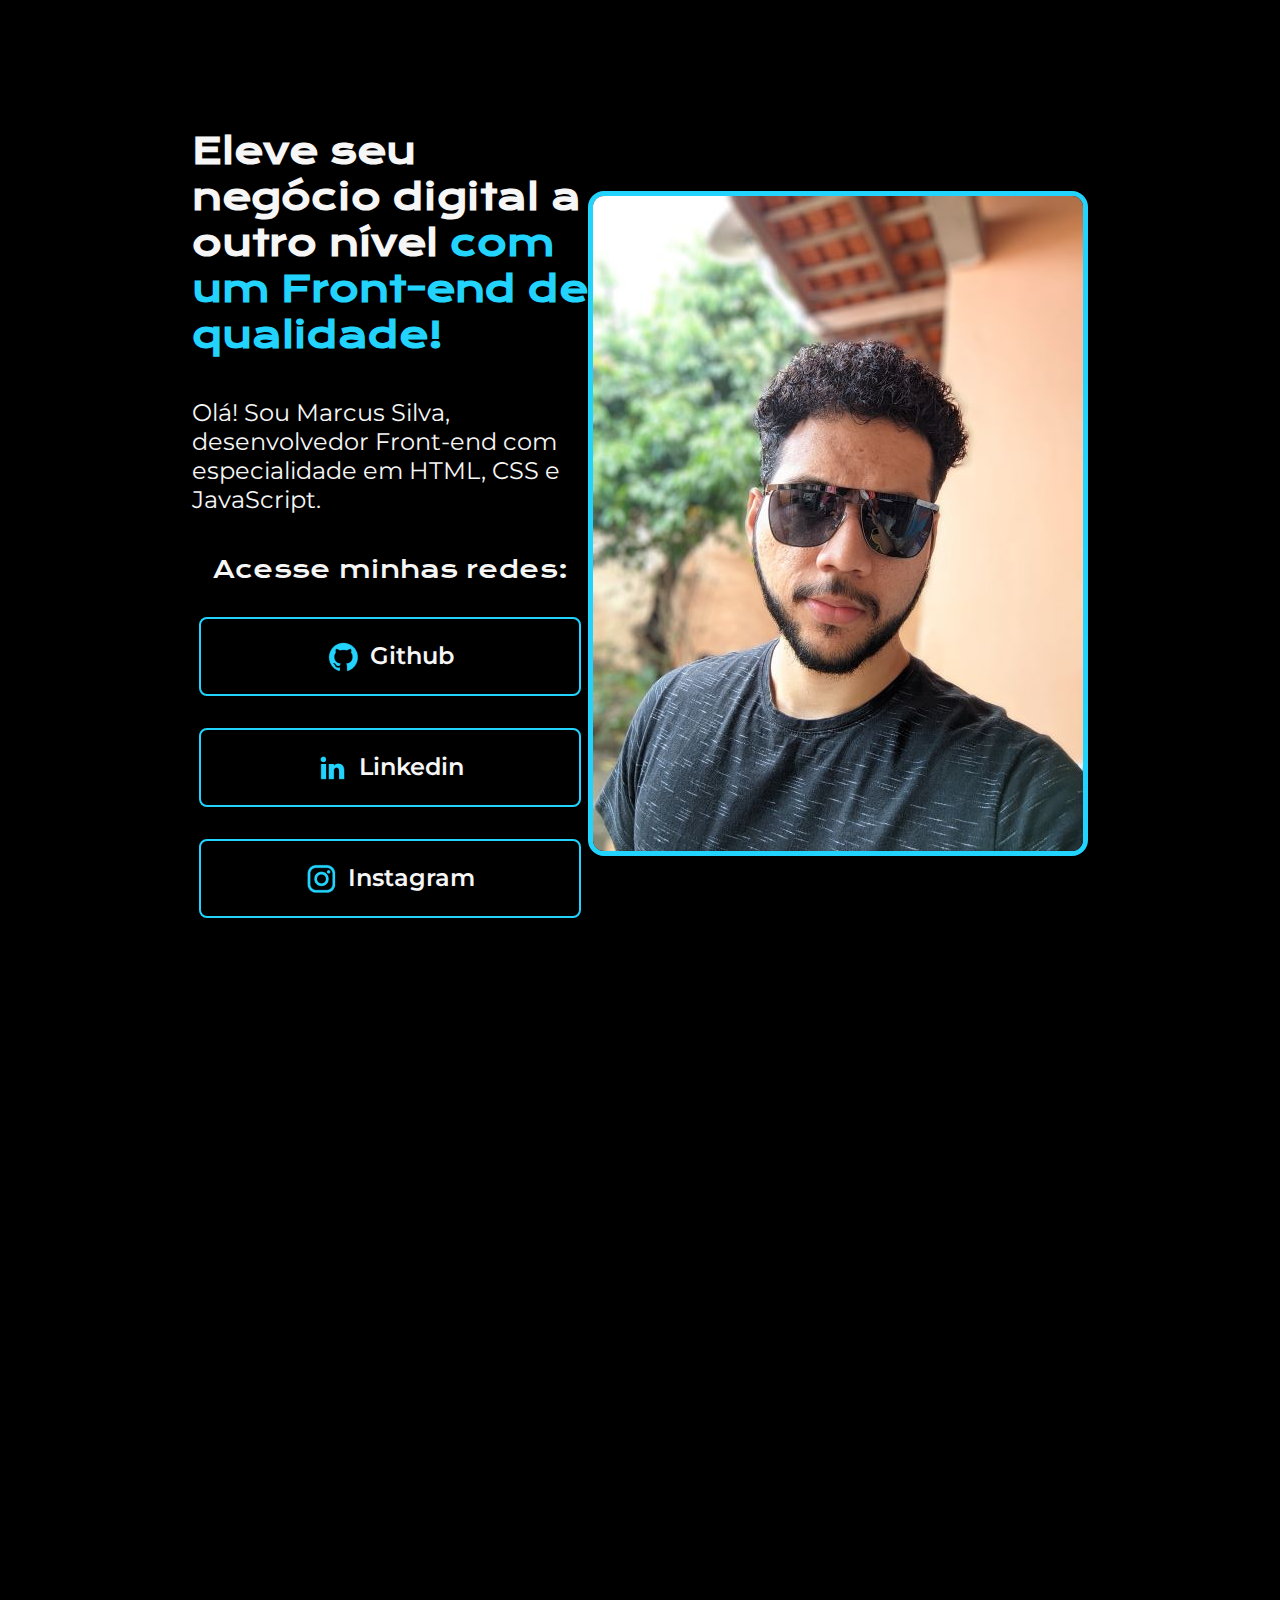
==== index.html @ c2931cb5 "Initial commit" ====
<!DOCTYPE html>
<html lang="pt-br">

<head>
    <meta charset="UTF-8">
    <meta name="viewport" content="width=device-width, initial-scale=1.0">
    <title>portifólio</title>
    <link rel="stylesheet" href="styles.css">
    <script src="script.js"></script>
</head>

<body>
    <header>
        <a href="Home"></a>
        <a href="Sobre mim"></a>
    </header>

    <main class="apresentacao">

        <section class="apresentacao__conteudo">
            <h1 class="apresentacao__conteudo__titulo">Eleve seu negócio digital a outro nível
                <strong class="titulo-destaque">com um Front-end de qualidade!</strong>
            </h1>
            <p class="apresentacao__conteudo__texto">Olá! Sou Marcus Silva, desenvolvedor Front-end com especialidade em
                HTML, CSS e JavaScript.</p>
            <div class="apresentacao__links">
                <h2 class="apresentacao__links__subtitulo">Acesse minhas redes:</h2>
                <a class="apresentacao__links__link" href="https://github.com/MarKG07">
                    <img src="src/img/github.png" alt="">
                    Github
                </a>
                <a class="apresentacao__links__link" href="https://www.linkedin.com/in/marcus-silva7/">
                    <img src="src/img/linkedin.png" alt="">
                    Linkedin
                </a>
                <a class="apresentacao__links__link" href="https://www.instagram.com/marcus.slv7">
                    <img src="src/img/instagram.png" alt="">
                    Instagram
                </a>
            </div>
        </section>

        <img class="imagem__perfil" src="./src/img/imagem.jpg" alt="Minha foto de perfil">

    </main>

</body>

</html>
---- styles.css ----
@import url('https://fonts.googleapis.com/css2?family=Krona+One&family=Montserrat:wght@400;600&display=swap');

:root {
    --background-color: #000000;
    --primary-color: #22D4FD
}

* {
    margin: 0;
    padding: 0 auto;
    /* reseta padrões da página */
}


body {
    background-color: var(--background-color);
    color: #f6f6f6;
    height: 300vh;
    /* Ocupa toda a altura do viewport */
    box-sizing: border-box;
    /* Não permite que elementos filhos saiam do elemento pai body */
}

.imagem__perfil  {
    border-radius: 16px;
    border: 5px solid var(--primary-color);
}

.apresentacao {
    margin: 10% 15%;
    display: flex;
    align-items: center;
    /*se alinham a si msm no centro*/
    justify-content: space-between;
    /* se alinha de acordo com o eixo vertical */
}

.apresentacao__conteudo {
    width: 615px;
    display: flex;
    flex-direction: column;
    gap: 40px;
}

.apresentacao__conteudo__titulo {
    font-size: 36px;
    font-family: 'Krona One', sans-serif;
    ;
}

.titulo-destaque {
    color: var(--primary-color);
}

.apresentacao__conteudo__texto {
    font-size: 24px;
    font-family: 'Montserrat', sans-serif;
}

.apresentacao__links {
    display: flex;
    flex-direction: column;
    align-items: center;
    justify-content: space-between;
    gap: 32px;
}

.apresentacao__links__subtitulo {
    font-family: 'Krona One', sans-serif;
    font-weight: 400;
    font-size: 24px;
}

.apresentacao__links__link {
    display: flex;
    justify-content: center;
    gap: 10px;
    color: #F6F6F6;
    font-size: 24px;
    font-family: 'Montserrat', sans serif;
    font-weight: 600;
    text-align: center;
    text-decoration: none;
    width: 378px;
    padding: 21.5px 0;
    border-radius: 8px;
    border: 2px solid var(--primary-color);
}

/* .apresentacao__links__link {
    background-color: var(--primary-color);
    color: var(--background-color);
    font-size: 24px;
    font-family: 'Montserrat', sans serif;
    font-weight: 600;
    text-align: center;
    text-decoration: none;
    width: 280px;
    padding: 21.5px 0;
    border-radius: 16px;
} */
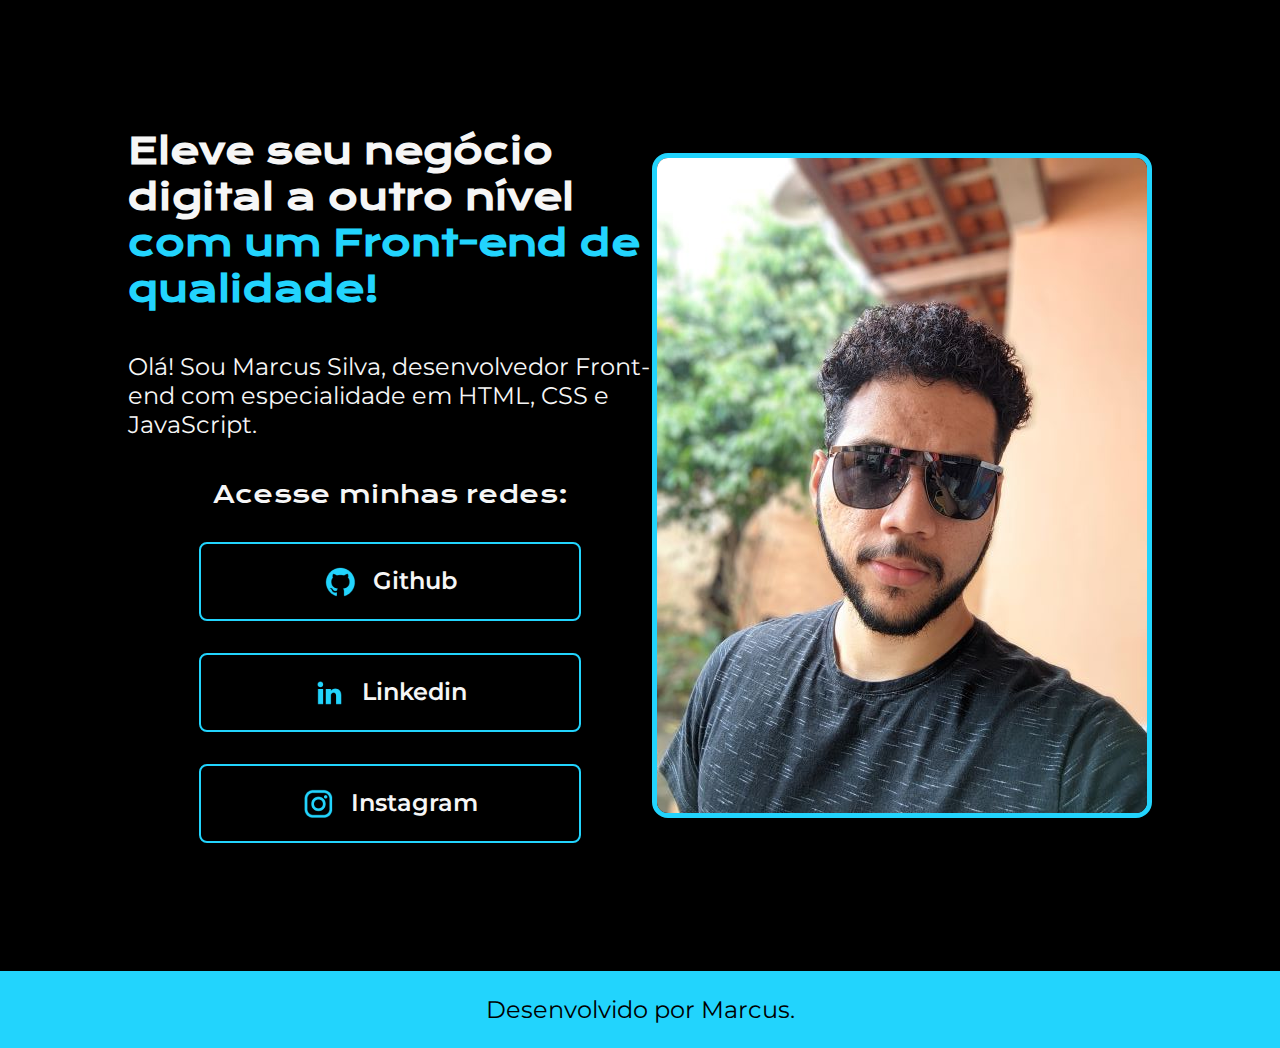
==== commit 5bf9229e: "rodapé" ====
--- a/index.html
+++ b/index.html
@@ -10,10 +10,7 @@
 </head>
 
 <body>
-    <header>
-        <a href="Home"></a>
-        <a href="Sobre mim"></a>
-    </header>
+
 
     <main class="apresentacao">
 
@@ -44,6 +41,10 @@
 
     </main>
 
+    <footer class="rodape">
+        <p>Desenvolvido por Marcus.</p>
+    </footer>
+
 </body>
 
 </html>--- a/styles.css
+++ b/styles.css
@@ -7,7 +7,7 @@
 
 * {
     margin: 0;
-    padding: 0 auto;
+    padding: 0;
     /* reseta padrões da página */
 }
 
@@ -15,7 +15,7 @@
 body {
     background-color: var(--background-color);
     color: #f6f6f6;
-    height: 300vh;
+    /* height: 100vh; */
     /* Ocupa toda a altura do viewport */
     box-sizing: border-box;
     /* Não permite que elementos filhos saiam do elemento pai body */
@@ -27,7 +27,7 @@
 }
 
 .apresentacao {
-    margin: 10% 15%;
+    padding: 10% 10%;
     display: flex;
     align-items: center;
     /*se alinham a si msm no centro*/
@@ -36,7 +36,7 @@
 }
 
 .apresentacao__conteudo {
-    width: 615px;
+    width: 640px;
     display: flex;
     flex-direction: column;
     gap: 40px;
@@ -45,7 +45,6 @@
 .apresentacao__conteudo__titulo {
     font-size: 36px;
     font-family: 'Krona One', sans-serif;
-    ;
 }
 
 .titulo-destaque {
@@ -74,7 +73,7 @@
 .apresentacao__links__link {
     display: flex;
     justify-content: center;
-    gap: 10px;
+    gap: 16px;
     color: #F6F6F6;
     font-size: 24px;
     font-family: 'Montserrat', sans serif;
@@ -87,6 +86,12 @@
     border: 2px solid var(--primary-color);
 }
 
+.apresentacao__links__link:hover {
+    background-color: #272727;
+    border: 5px solid var(--primary-color);
+}
+
+
 /* .apresentacao__links__link {
     background-color: var(--primary-color);
     color: var(--background-color);
@@ -98,4 +103,14 @@
     width: 280px;
     padding: 21.5px 0;
     border-radius: 16px;
-} */+} */
+
+.rodape {
+    padding: 24px;
+    text-align: center;
+    font-family: 'Montserrat', sans-serif;
+    font-size: 24px;
+    font-weight: 400;
+    background-color: var(--primary-color);
+    color: var(--background-color);
+}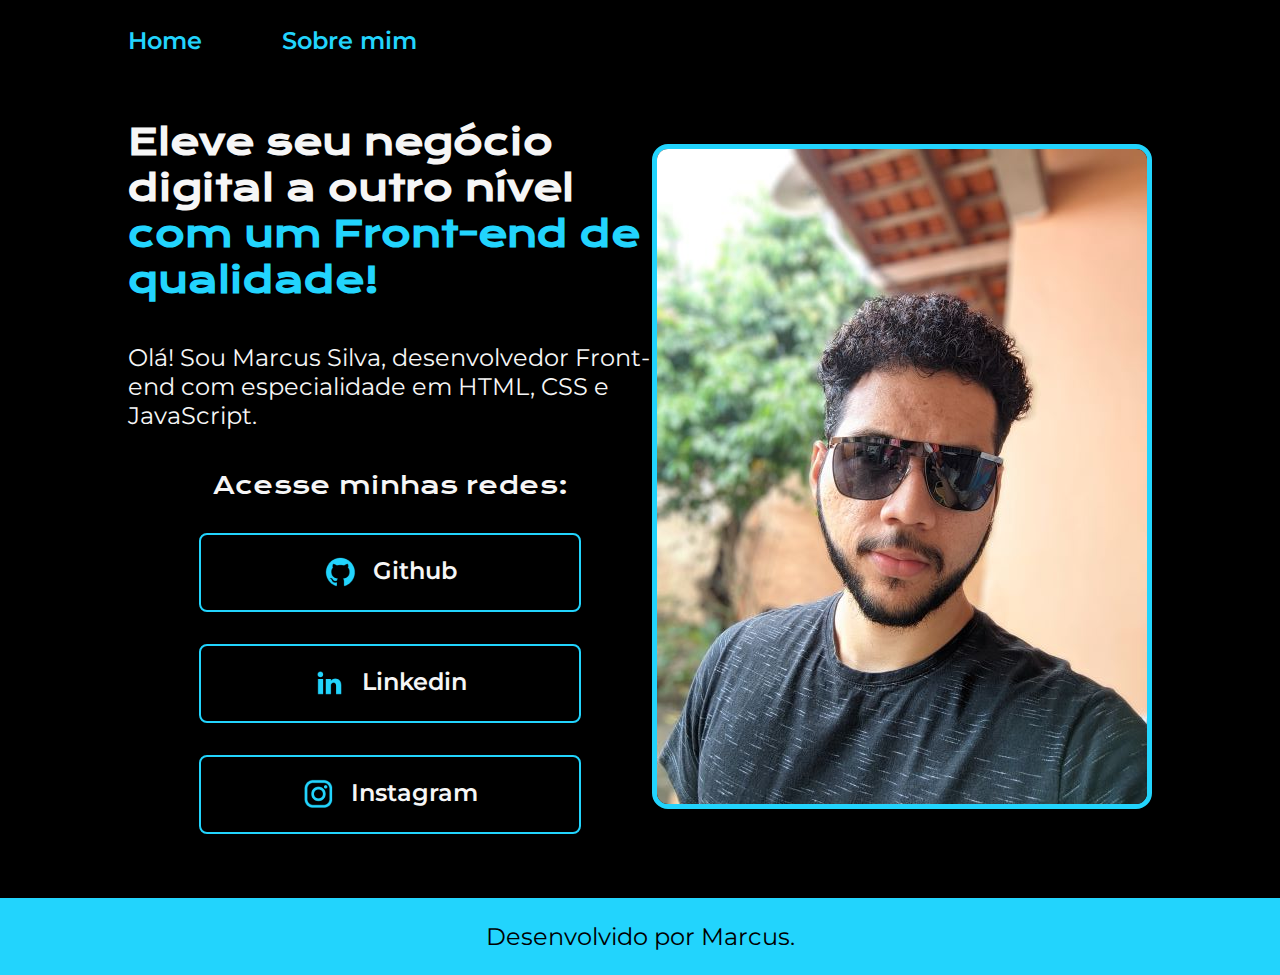
==== commit c7bf51f1: "cabeçalho" ====
--- a/index.html
+++ b/index.html
@@ -10,7 +10,12 @@
 </head>
 
 <body>
-
+    <header class="cabecalho">
+        <nav class="cabecalho__menu">
+            <a class="cabecalho__menu__link">Home</a>
+            <a class="cabecalho__menu__link">Sobre mim</a>
+        </nav>
+    </header>
 
     <main class="apresentacao">
 
--- a/styles.css
+++ b/styles.css
@@ -21,13 +21,29 @@
     /* Não permite que elementos filhos saiam do elemento pai body */
 }
 
+.cabecalho {
+    padding: 2% 0% 0% 10%;
+}
+
+.cabecalho__menu {
+    display: flex;
+    gap: 80px;
+}
+
+.cabecalho__menu__link {
+    font-family: 'Montserrat', sans serif;
+    font-weight: 600;
+    font-size: 24px;
+    color: var(--primary-color);
+}
+
 .imagem__perfil  {
     border-radius: 16px;
     border: 5px solid var(--primary-color);
 }
 
 .apresentacao {
-    padding: 10% 10%;
+    padding: 5% 10%;
     display: flex;
     align-items: center;
     /*se alinham a si msm no centro*/
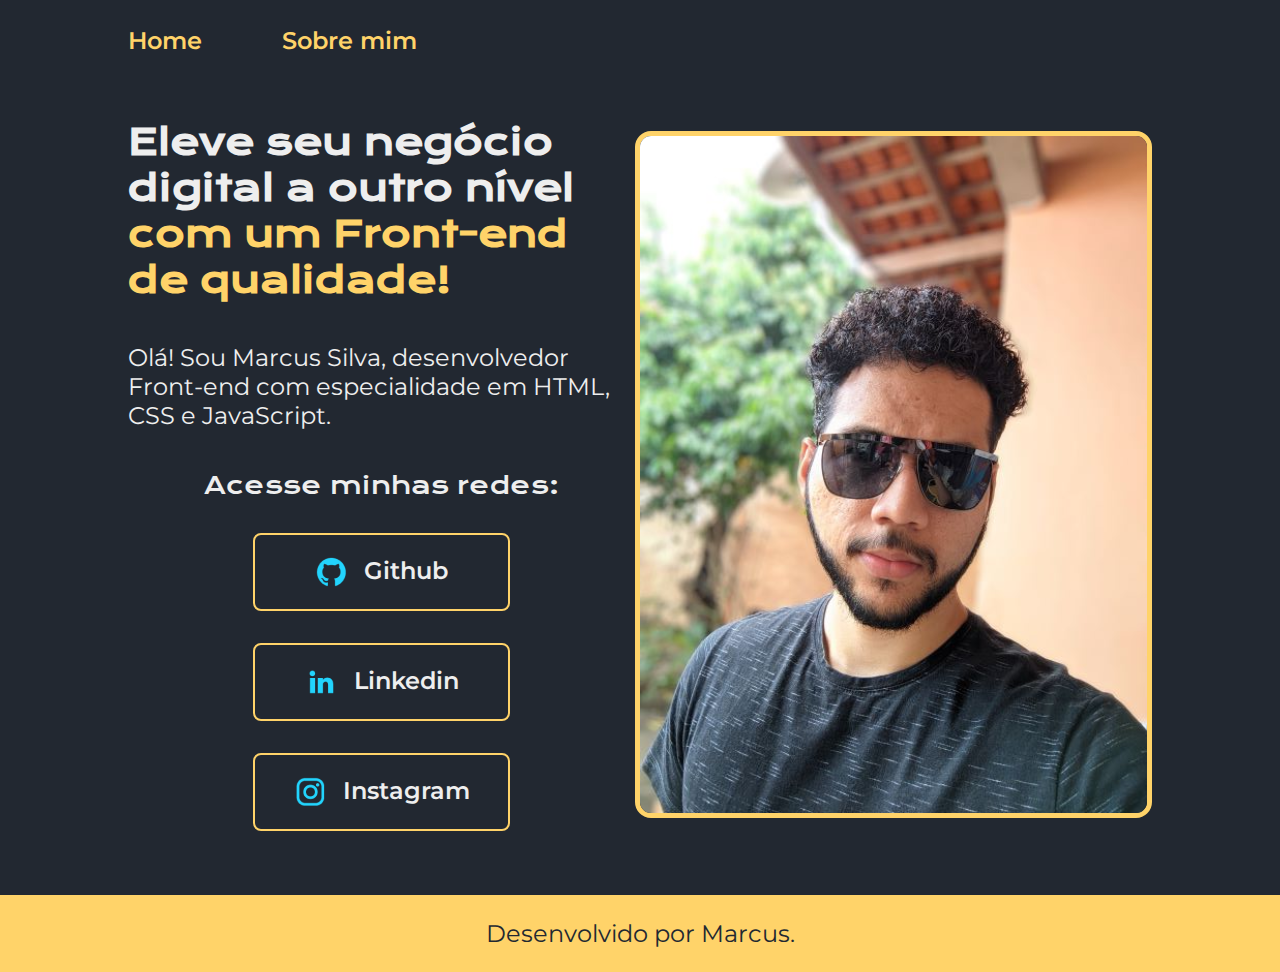
==== commit a612a173: "valores relativos" ====
--- a/index.html
+++ b/index.html
@@ -5,15 +5,15 @@
     <meta charset="UTF-8">
     <meta name="viewport" content="width=device-width, initial-scale=1.0">
     <title>portifólio</title>
-    <link rel="stylesheet" href="styles.css">
+    <link rel="stylesheet" href="styles/styles.css">
     <script src="script.js"></script>
 </head>
 
 <body>
     <header class="cabecalho">
         <nav class="cabecalho__menu">
-            <a class="cabecalho__menu__link">Home</a>
-            <a class="cabecalho__menu__link">Sobre mim</a>
+            <a class="cabecalho__menu__link" href="index.html">Home</a>
+            <a class="cabecalho__menu__link" href="about.html">Sobre mim</a>
         </nav>
     </header>
 
@@ -27,15 +27,15 @@
                 HTML, CSS e JavaScript.</p>
             <div class="apresentacao__links">
                 <h2 class="apresentacao__links__subtitulo">Acesse minhas redes:</h2>
-                <a class="apresentacao__links__link" href="https://github.com/MarKG07">
+                <a class="apresentacao__links__navegacao" href="https://github.com/MarKG07">
                     <img src="src/img/github.png" alt="">
                     Github
                 </a>
-                <a class="apresentacao__links__link" href="https://www.linkedin.com/in/marcus-silva7/">
+                <a class="apresentacao__links__navegacao" href="https://www.linkedin.com/in/marcus-silva7/">
                     <img src="src/img/linkedin.png" alt="">
                     Linkedin
                 </a>
-                <a class="apresentacao__links__link" href="https://www.instagram.com/marcus.slv7">
+                <a class="apresentacao__links__navegacao" href="https://www.instagram.com/marcus.slv7">
                     <img src="src/img/instagram.png" alt="">
                     Instagram
                 </a>
--- a/styles/styles.css
+++ b/styles/styles.css
@@ -0,0 +1,138 @@
+@import url('https://fonts.googleapis.com/css2?family=Krona+One&family=Montserrat:wght@400;600&display=swap');
+
+:root {
+    --cor-primaria: #222831;
+    --cor-secundaria: #EEEEEE;
+    --cor-terciaria: #FFD369;
+    --cor-hover: #393E46;
+
+    --fonte-primaria: 'Krona One', sans-serif;
+    --fonte-secundaria: 'Montserrat', sans serif;
+}
+
+* {
+    margin: 0;
+    padding: 0;
+    /* reseta padrões da página */
+}
+
+
+body {
+    background-color: var(--cor-primaria);
+    color: var(--cor-secundaria);
+    /* height: 100vh; */
+    /* Ocupa toda a altura do viewport */
+    box-sizing: border-box;
+    /* Não permite que elementos filhos saiam do elemento pai body */
+}
+
+.cabecalho {
+    padding: 2% 0% 0% 10%;
+}
+
+.cabecalho__menu {
+    display: flex;
+    gap: 80px;
+}
+
+.cabecalho__menu__link {
+    font-family: var(--fonte-secundaria);
+    font-weight: 600;
+    font-size: 1.5rem;
+    text-decoration: none;
+    color: var(--cor-terciaria);
+}
+
+.apresentacao {
+    padding: 5% 10%;
+    display: flex;
+    align-items: center;
+    /*se alinham a si msm no centro*/
+    justify-content: space-between;
+    /* se alinha de acordo com o eixo vertical */
+}
+
+.imagem__perfil  {
+    width: 50%;
+    border-radius: 16px;
+    border: 5px solid var(--cor-terciaria);
+}
+
+.apresentacao__conteudo {
+    width: 50%;
+    display: flex;
+    flex-direction: column;
+    gap: 40px;
+}
+
+.apresentacao__conteudo__titulo {
+    font-size: 2.25rem; /*igual a 36px, ou seja, 36px/16px, 16px é equivalente a 1rem*/
+    font-family: var(--fonte-primaria);
+}
+
+.titulo-destaque {
+    color: var(--cor-terciaria);
+}
+
+.apresentacao__conteudo__texto {
+    font-size: 1.5rem;
+    font-family: var(--fonte-secundaria);
+}
+
+.apresentacao__links {
+    display: flex;
+    flex-direction: column;
+    align-items: center;
+    justify-content: space-between;
+    gap: 32px;
+}
+
+.apresentacao__links__subtitulo {
+    font-family: var(--fonte-primaria);
+    font-weight: 400;
+    font-size: 1.5rem;
+}
+
+.apresentacao__links__navegacao {
+    display: flex;
+    justify-content: center;
+    gap: 16px;
+    color: var(--cor-secundaria);
+    font-size: 1.5rem;
+    font-family: var(--fonte-secundaria);
+    font-weight: 600;
+    text-align: center;
+    text-decoration: none;
+    width: 50%; /*adapta com o elemento pai*/
+    padding: 21px 0;
+    border-radius: 8px;
+    border: 2px solid var(--cor-terciaria);
+}
+
+.apresentacao__links__link:hover {
+    background-color: var(--cor-hover);
+}
+
+
+/* .apresentacao__links__link {
+    background-color: var(--cor-terciaria);
+    color: var(--cor-primaria);
+    font-size: 24px;
+    font-family: var(--fonte-secundaria);
+    font-weight: 600;
+    text-align: center;
+    text-decoration: none;
+    width: 280px;
+    padding: 21.5px 0;
+    border-radius: 16px;
+} */
+
+.rodape {
+    padding: 24px;
+    text-align: center;
+    font-family: var(--fonte-secundaria);
+    font-size: 1.5rem;
+    font-weight: 400;
+    background-color: var(--cor-terciaria);
+    color: var(--cor-primaria);
+}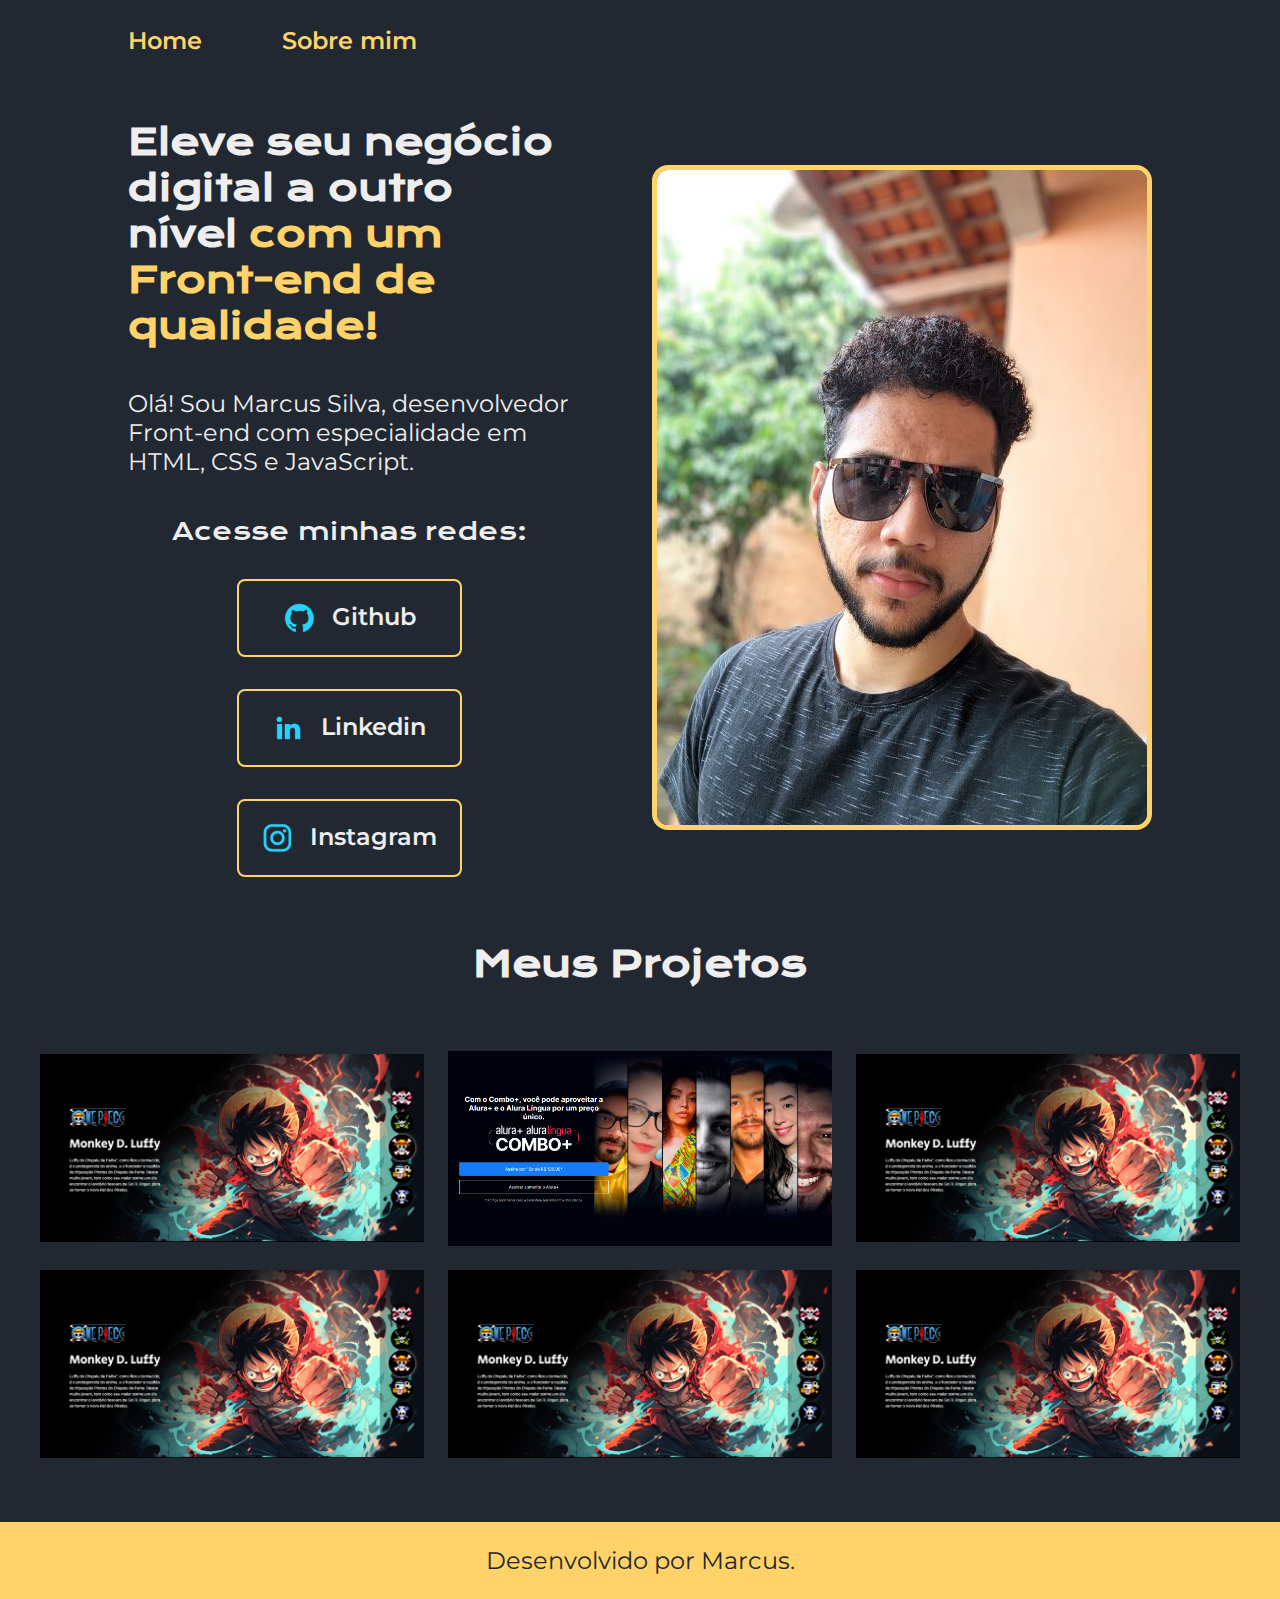
==== commit 6de85e4d: "projetos section" ====
--- a/index.html
+++ b/index.html
@@ -17,32 +17,50 @@
         </nav>
     </header>
 
-    <main class="apresentacao">
+    <main>
 
-        <section class="apresentacao__conteudo">
-            <h1 class="apresentacao__conteudo__titulo">Eleve seu negócio digital a outro nível
-                <strong class="titulo-destaque">com um Front-end de qualidade!</strong>
-            </h1>
-            <p class="apresentacao__conteudo__texto">Olá! Sou Marcus Silva, desenvolvedor Front-end com especialidade em
-                HTML, CSS e JavaScript.</p>
-            <div class="apresentacao__links">
-                <h2 class="apresentacao__links__subtitulo">Acesse minhas redes:</h2>
-                <a class="apresentacao__links__navegacao" href="https://github.com/MarKG07">
-                    <img src="src/img/github.png" alt="">
-                    Github
-                </a>
-                <a class="apresentacao__links__navegacao" href="https://www.linkedin.com/in/marcus-silva7/">
-                    <img src="src/img/linkedin.png" alt="">
-                    Linkedin
-                </a>
-                <a class="apresentacao__links__navegacao" href="https://www.instagram.com/marcus.slv7">
-                    <img src="src/img/instagram.png" alt="">
-                    Instagram
-                </a>
-            </div>
-        </section>
+        <div class="apresentacao">
+            <section class="apresentacao__conteudo">
+                <h1 class="apresentacao__conteudo__titulo">Eleve seu negócio digital a outro nível
+                    <strong class="titulo-destaque">com um Front-end de qualidade!</strong>
+                </h1>
+                <p class="apresentacao__conteudo__texto">Olá! Sou Marcus Silva, desenvolvedor Front-end com
+                    especialidade em
+                    HTML, CSS e JavaScript.</p>
+                <div class="apresentacao__links">
+                    <h2 class="apresentacao__links__subtitulo">Acesse minhas redes:</h2>
+                    <a class="apresentacao__links__navegacao" href="https://github.com/MarKG07">
+                        <img src="src/img/github.png" alt="">
+                        Github
+                    </a>
+                    <a class="apresentacao__links__navegacao" href="https://www.linkedin.com/in/marcus-silva7/">
+                        <img src="src/img/linkedin.png" alt="">
+                        Linkedin
+                    </a>
+                    <a class="apresentacao__links__navegacao" href="https://www.instagram.com/marcus.slv7">
+                        <img src="src/img/instagram.png" alt="">
+                        Instagram
+                    </a>
+                </div>
+            </section>
 
-        <img class="imagem__perfil" src="./src/img/imagem.jpg" alt="Minha foto de perfil">
+            <img class="imagem__perfil" src="./src/img/imagem.jpg" alt="Minha foto de perfil">
+        </div>
+
+        <div class="apresentacao__projetos">
+            <h2 class="titulo__projetos">Meus Projetos</h2>
+
+            <section>
+                <ul class="lista__projetos">
+                    <img src="src/img-projetos/one-piece-projeto.vercel.app.png" alt="" class="imagens__projetos">
+                    <img src="src/img-projetos/alura-plus-markg07.vercel.app.png" alt="" class="imagens__projetos">
+                    <img src="src/img-projetos/one-piece-projeto.vercel.app.png" alt="" class="imagens__projetos"> 
+                    <img src="src/img-projetos/one-piece-projeto.vercel.app.png" alt="" class="imagens__projetos"> 
+                    <img src="src/img-projetos/one-piece-projeto.vercel.app.png" alt="" class="imagens__projetos"> 
+                    <img src="src/img-projetos/one-piece-projeto.vercel.app.png" alt="" class="imagens__projetos"> 
+                </ul>
+            </section>
+        </div>
 
     </main>
 
--- a/styles/styles.css
+++ b/styles/styles.css
@@ -50,7 +50,9 @@
     /*se alinham a si msm no centro*/
     justify-content: space-between;
     /* se alinha de acordo com o eixo vertical */
+    gap: 82px;
 }
+
 
 .imagem__perfil  {
     width: 50%;
@@ -126,7 +128,29 @@
     padding: 21.5px 0;
     border-radius: 16px;
 } */
+.apresentacao__projetos {
+    text-align: center;
+}
 
+.titulo__projetos {
+    font-size: 2.25rem;
+    font-family: var(--fonte-primaria);
+    padding-bottom: 10% 0%;
+}
+
+.lista__projetos {
+    display: flex;
+    flex-wrap: wrap;
+    align-items: center;
+    justify-content: center;
+    list-style-type: none;
+    gap: 1.5rem;
+    padding: 5% 0%;
+}
+
+.imagens__projetos {
+    width: 30%;
+}
 .rodape {
     padding: 24px;
     text-align: center;
@@ -135,4 +159,20 @@
     font-weight: 400;
     background-color: var(--cor-terciaria);
     color: var(--cor-primaria);
+}
+
+@media (max-width: 1024px) {
+    .cabecalho {
+        padding: 5% 0% 0% 0%;
+    }
+    .cabecalho__menu {
+        justify-content: center;
+    }
+    .apresentacao {
+        flex-direction: column-reverse;
+        padding: 5% 5%;
+    }
+    .apresentacao__conteudo {
+        width: auto;
+    }
 }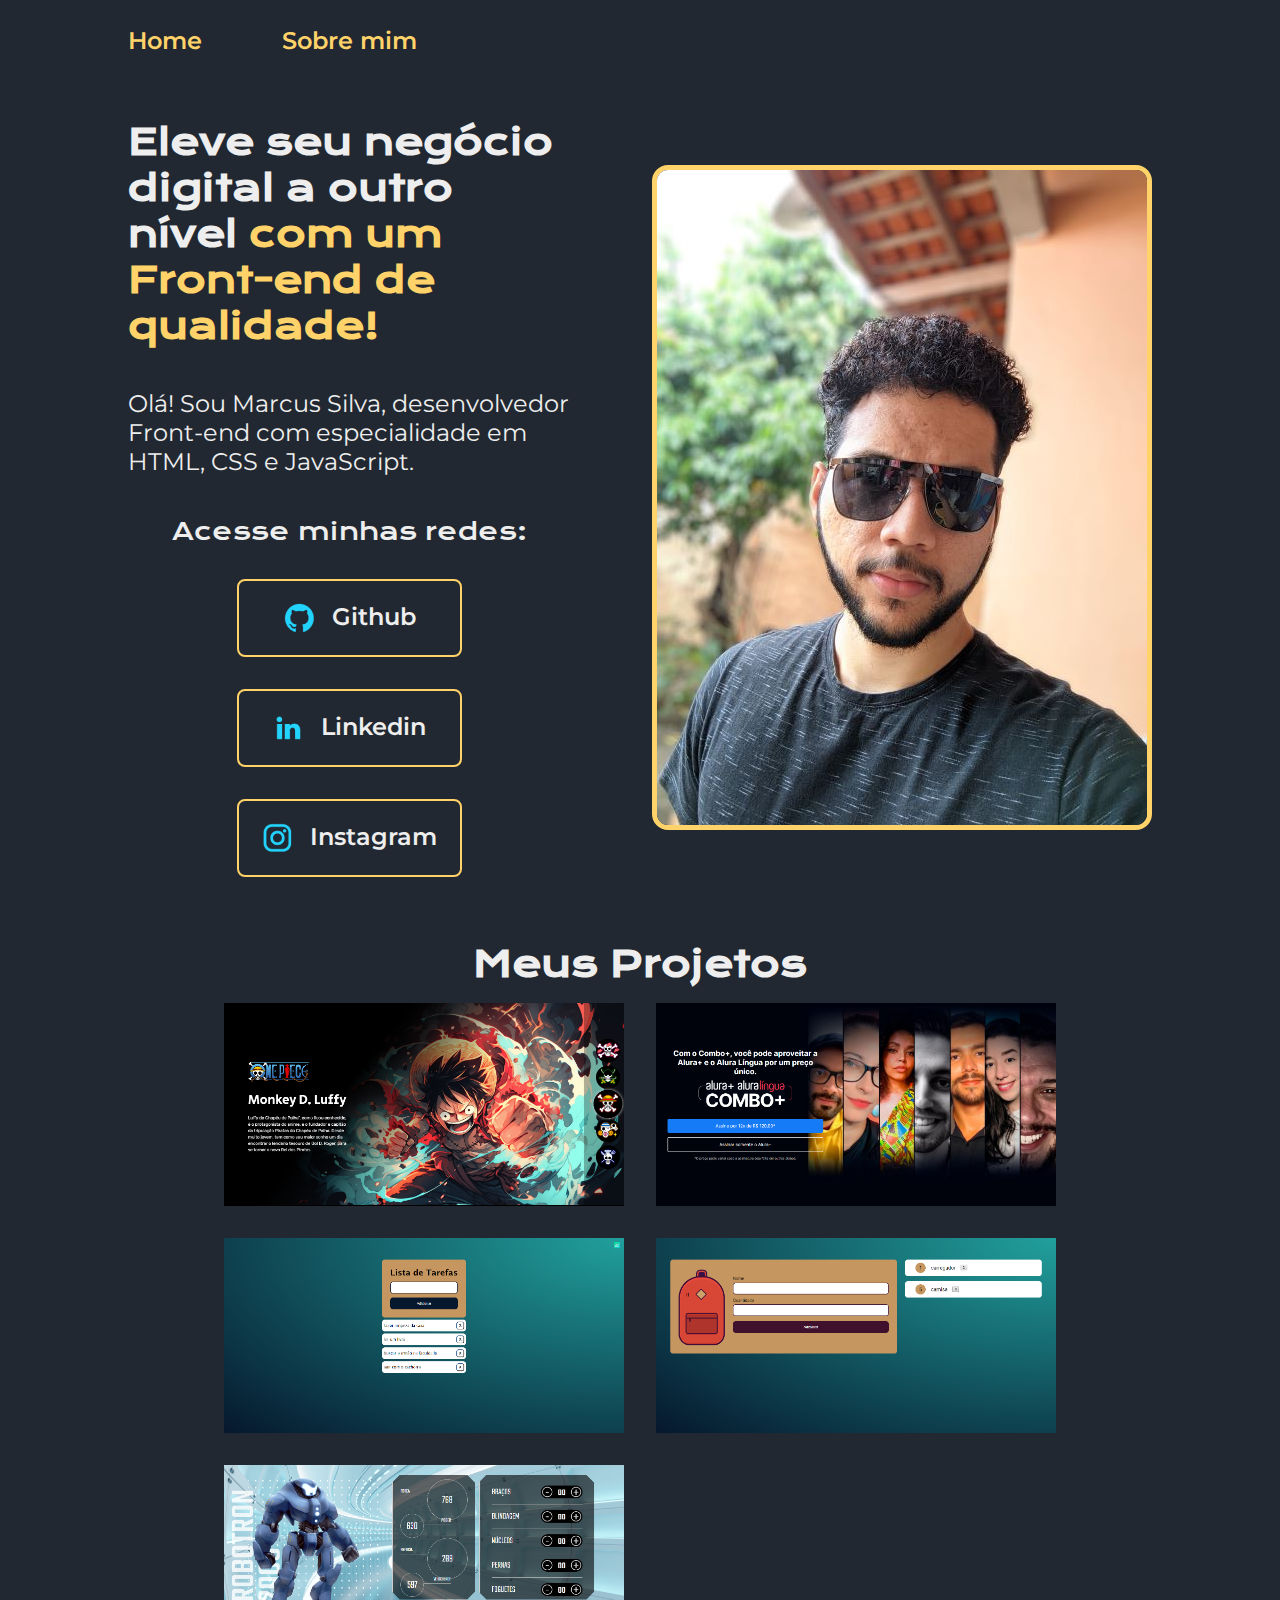
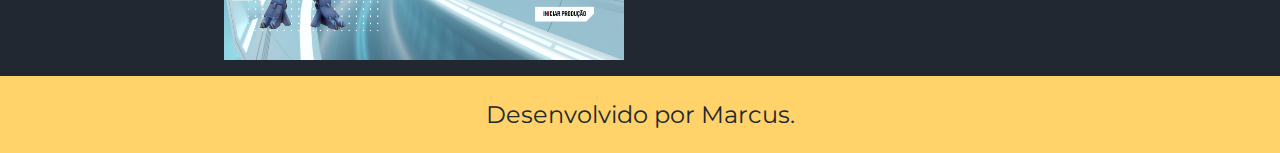
==== commit 44b530da: "projetos sessão flex containers" ====
--- a/index.html
+++ b/index.html
@@ -19,8 +19,8 @@
 
     <main>
 
-        <div class="apresentacao">
-            <section class="apresentacao__conteudo">
+        <section class="apresentacao">
+            <div class="apresentacao__conteudo">
                 <h1 class="apresentacao__conteudo__titulo">Eleve seu negócio digital a outro nível
                     <strong class="titulo-destaque">com um Front-end de qualidade!</strong>
                 </h1>
@@ -42,25 +42,37 @@
                         Instagram
                     </a>
                 </div>
-            </section>
+            </div>
 
             <img class="imagem__perfil" src="./src/img/imagem.jpg" alt="Minha foto de perfil">
-        </div>
+        </section>
 
-        <div class="apresentacao__projetos">
+        <section class="apresentacao__projetos">
             <h2 class="titulo__projetos">Meus Projetos</h2>
 
-            <section>
+            <div class="container__projetos">
+
                 <ul class="lista__projetos">
-                    <img src="src/img-projetos/one-piece-projeto.vercel.app.png" alt="" class="imagens__projetos">
-                    <img src="src/img-projetos/alura-plus-markg07.vercel.app.png" alt="" class="imagens__projetos">
-                    <img src="src/img-projetos/one-piece-projeto.vercel.app.png" alt="" class="imagens__projetos"> 
-                    <img src="src/img-projetos/one-piece-projeto.vercel.app.png" alt="" class="imagens__projetos"> 
-                    <img src="src/img-projetos/one-piece-projeto.vercel.app.png" alt="" class="imagens__projetos"> 
-                    <img src="src/img-projetos/one-piece-projeto.vercel.app.png" alt="" class="imagens__projetos"> 
+                    <li>
+                        <img src="src/img-projetos/one-piece-projeto.vercel.app.png" alt="">
+                    </li>
+                    <li>
+                        <img src="src/img-projetos/alura-plus-markg07.vercel.app.png" alt="">
+                    </li>
+                    <li>
+                        <img src="src/img-projetos/lista-de-tarefas.github.io.png" alt="">
+                    </li>
+                    <li>
+                        <img src="src/img-projetos/mochila-de-viagem.github.io.png" alt="">
+                    </li>
+                    <li>
+                        <img src="src/img-projetos/robotron-2000-markg07.vercel.app.png" alt="">
+                    </li>
                 </ul>
-            </section>
-        </div>
+
+            </div>
+
+        </section>
 
     </main>
 
--- a/styles/styles.css
+++ b/styles/styles.css
@@ -138,19 +138,36 @@
     padding-bottom: 10% 0%;
 }
 
+.container__projetos {
+    margin-left: auto;
+    margin-right: auto;
+}
+
 .lista__projetos {
     display: flex;
     flex-wrap: wrap;
-    align-items: center;
     justify-content: center;
     list-style-type: none;
-    gap: 1.5rem;
-    padding: 5% 0%;
 }
 
-.imagens__projetos {
-    width: 30%;
+.lista__projetos li {
+    flex-basis: 400px;
+    margin: 1rem;
 }
+
+.lista__projetos::after {
+    content: "";
+    flex-basis: 400px;
+    margin: 1rem;
+}
+
+.lista__projetos li img {
+    object-fit: cover; /*prenche toda caixa de conteudo (flex-basis)*/
+    width: 100%;
+    height: 100%;
+    vertical-align: middle; /*alinha verticalmente no meio da celula*/
+}
+
 .rodape {
     padding: 24px;
     text-align: center;
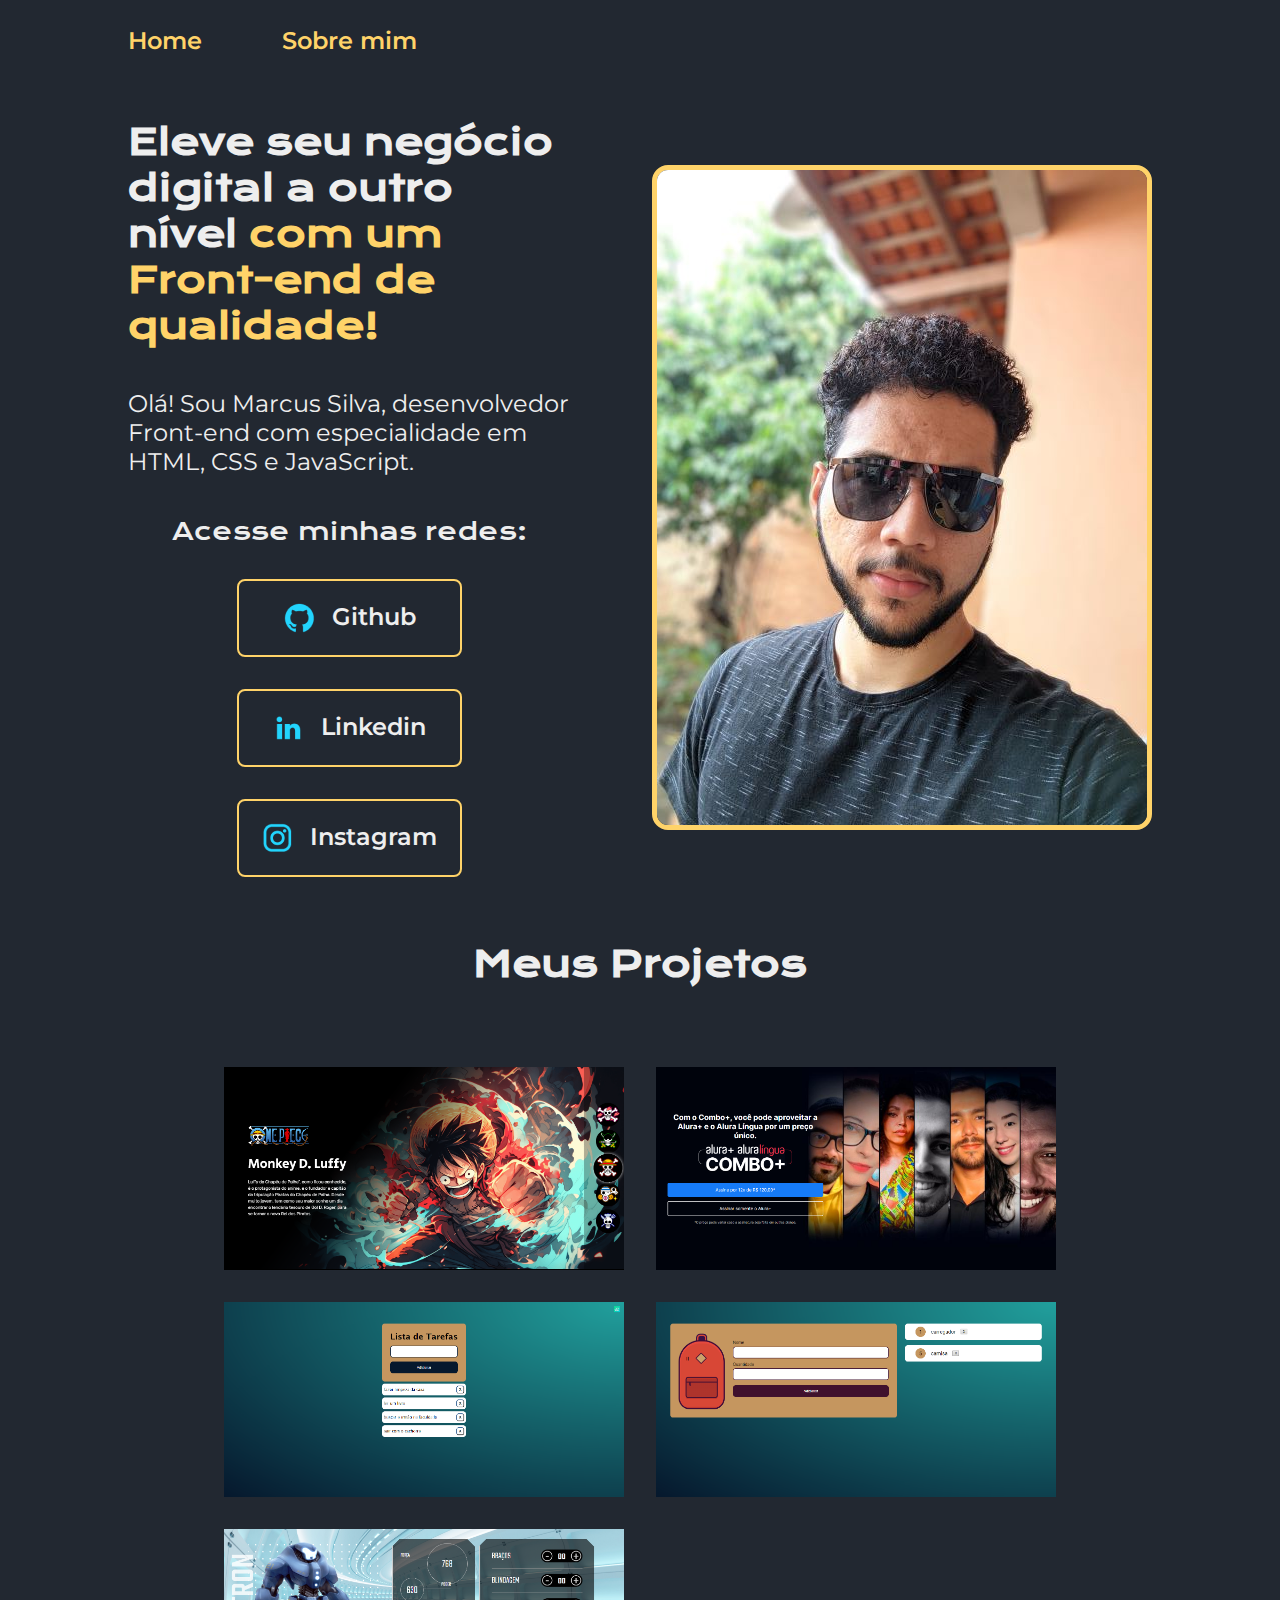
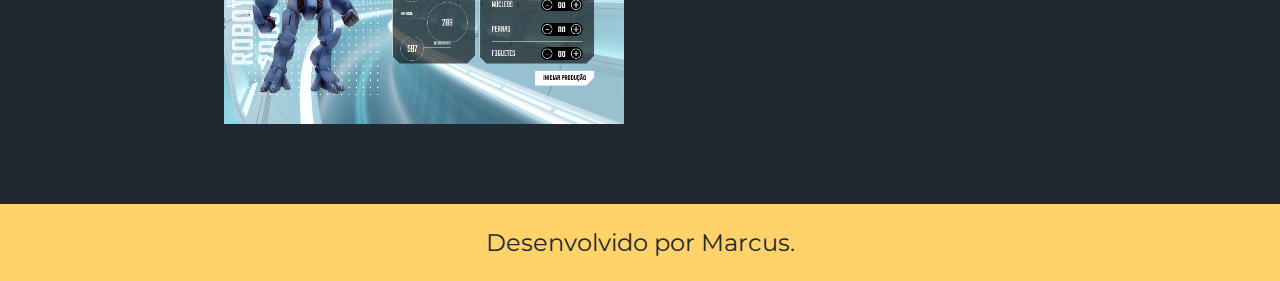
==== commit 0112be9e: "update" ====
--- a/index.html
+++ b/index.html
@@ -48,6 +48,7 @@
         </section>
 
         <section class="apresentacao__projetos">
+
             <h2 class="titulo__projetos">Meus Projetos</h2>
 
             <div class="container__projetos">
--- a/styles/styles.css
+++ b/styles/styles.css
@@ -148,6 +148,7 @@
     flex-wrap: wrap;
     justify-content: center;
     list-style-type: none;
+    padding: 5% 0%;
 }
 
 .lista__projetos li {
